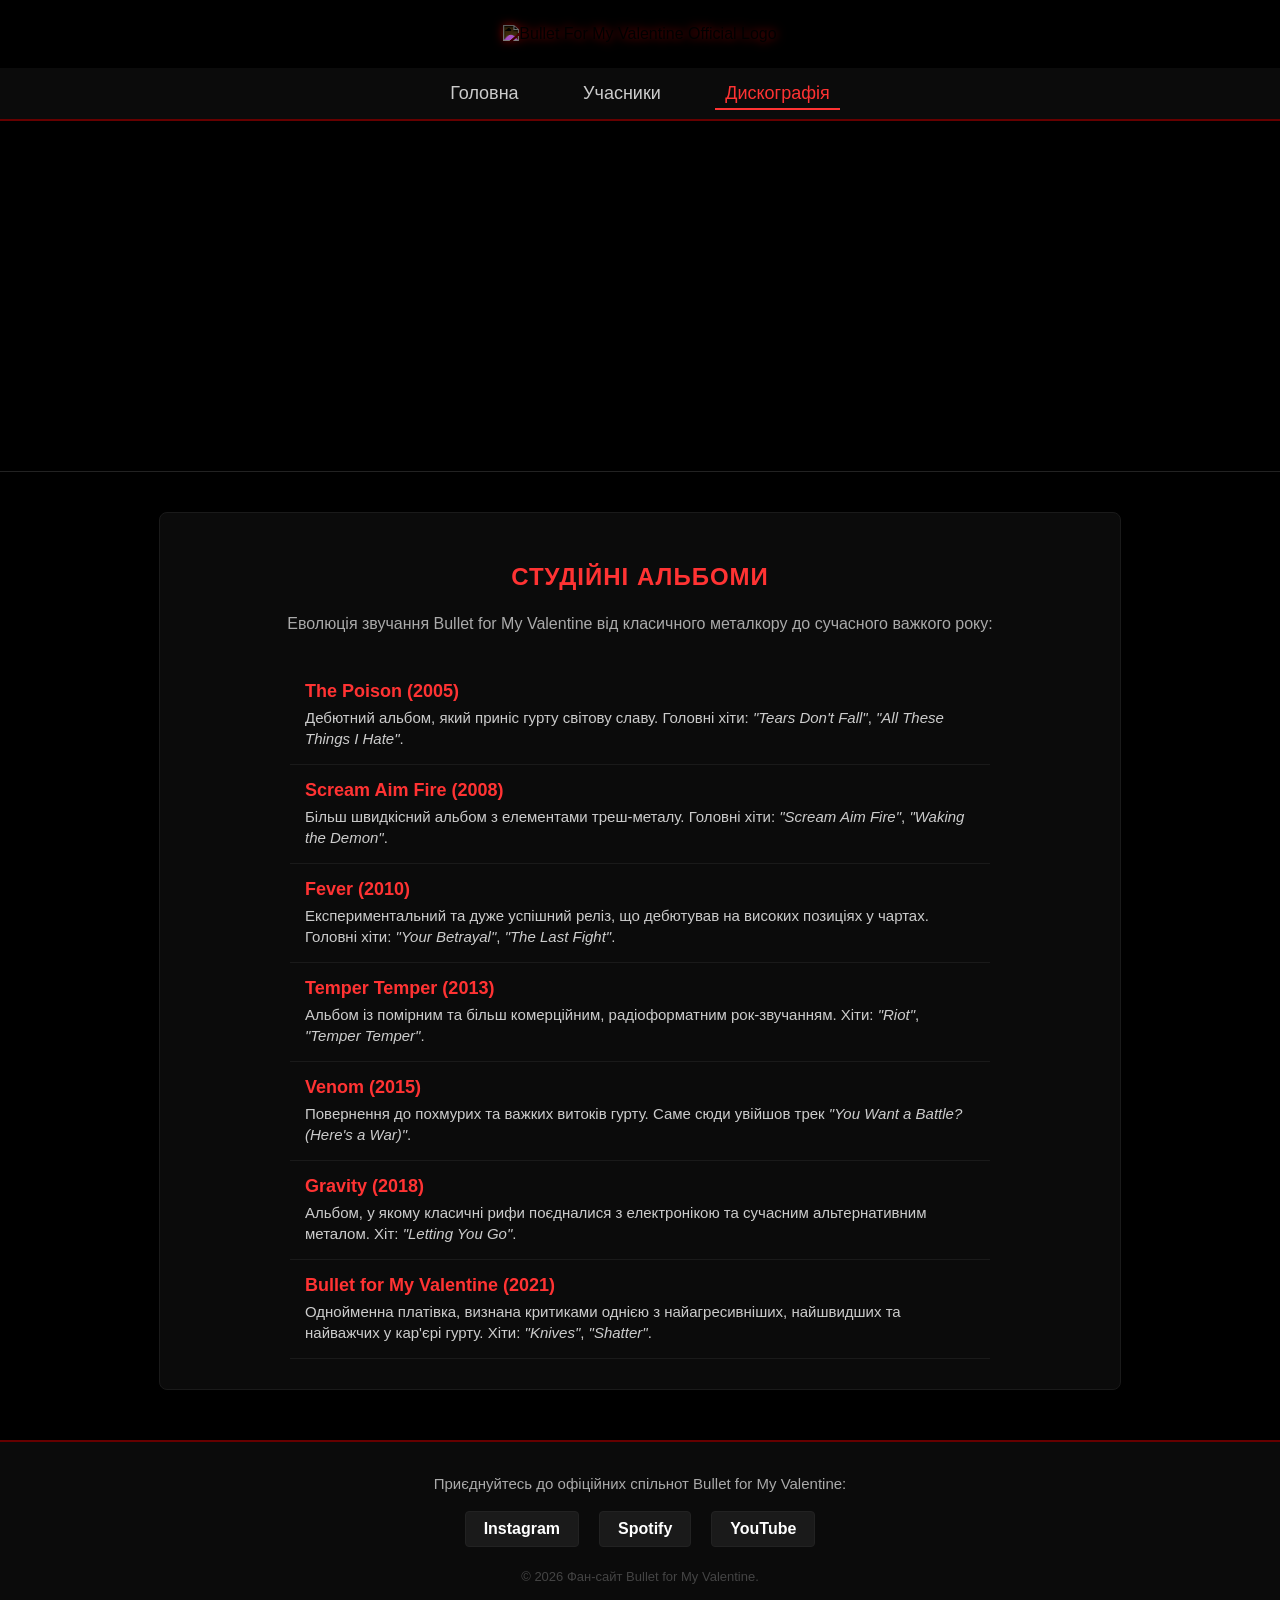
==== discography.html @ 61d3b493 "Add files via upload" ====
<!DOCTYPE html>
<html lang="uk">
<head>
    <meta charset="UTF-8">
    <meta name="viewport" content="width=device-width, initial-scale=1.0">
    <title>BFMV - Дискографія</title>
    <link rel="stylesheet" href="style.css">
</head>
<body>

    <header class="main-header">
        <img src="https://wikimedia.org" alt="Bullet For My Valentine Official Logo" class="brand-logo">
    </header>

    <nav class="navbar">
        <a href="index.html">Головна</a>
        <a href="members.html">Учасники</a>
        <a href="discography.html" class="active">Дискографія</a>
    </nav>

    <div class="band-banner"></div>

    <main class="content-box">
        <h2>Студійні альбоми</h2>
        <p class="section-desc">Еволюція звучання Bullet for My Valentine від класичного металкору до сучасного важкого року:</p>
        
        <ul class="disco-list">
            <li>
                <strong>The Poison (2005)</strong>
                <span class="album-desc">Дебютний альбом, який приніс гурту світову славу. Головні хіти: <em>"Tears Don't Fall"</em>, <em>"All These Things I Hate"</em>.</span>
            </li>
            <li>
                <strong>Scream Aim Fire (2008)</strong>
                <span class="album-desc">Більш швидкісний альбом з елементами треш-металу. Головні хіти: <em>"Scream Aim Fire"</em>, <em>"Waking the Demon"</em>.</span>
            </li>
            <li>
                <strong>Fever (2010)</strong>
                <span class="album-desc">Експериментальний та дуже успішний реліз, що дебютував на високих позиціях у чартах. Головні хіти: <em>"Your Betrayal"</em>, <em>"The Last Fight"</em>.</span>
            </li>
            <li>
                <strong>Temper Temper (2013)</strong>
                <span class="album-desc">Альбом із помірним та більш комерційним, радіоформатним рок-звучанням. Хіти: <em>"Riot"</em>, <em>"Temper Temper"</em>.</span>
            </li>
            <li>
                <strong>Venom (2015)</strong>
                <span class="album-desc">Повернення до похмурих та важких витоків гурту. Саме сюди увійшов трек <em>"You Want a Battle? (Here's a War)"</em>.</span>
            </li>
            <li>
                <strong>Gravity (2018)</strong>
                <span class="album-desc">Альбом, у якому класичні рифи поєдналися з електронікою та сучасним альтернативним металом. Хіт: <em>"Letting You Go"</em>.</span>
            </li>
            <li>
                <strong>Bullet for My Valentine (2021)</strong>
                <span class="album-desc">Однойменна платівка, визнана критиками однією з найагресивніших, найшвидших та найважчих у кар'єрі гурту. Хіти: <em>"Knives"</em>, <em>"Shatter"</em>.</span>
            </li>
        </ul>
    </main>

    <footer class="site-footer">
        <p>Приєднуйтесь до офіційних спільнот Bullet for My Valentine:</p>
        <div class="social-links">
            <a href="https://instagram.com" target="_blank" rel="noopener noreferrer" class="social-icon insta">Instagram</a>
            <a href="https://spotify.com" target="_blank" rel="noopener noreferrer" class="social-icon spotify">Spotify</a>
            <a href="https://youtube.com" target="_blank" rel="noopener noreferrer" class="social-icon youtube">YouTube</a>
        </div>
        <p class="copyright">&copy; 2026 Фан-сайт Bullet for My Valentine.</p>
    </footer>

</body>
</html>
---- style.css ----
/* Абсолютно чорний фон для всього сайту на всіх сторінках */
body {
    margin: 0;
    padding: 0;
    font-family: 'Segoe UI', Tahoma, Geneva, Verdana, sans-serif;
    color: #ffffff;
    background-color: #000000; 
    min-height: 100vh;
}

/* Шапка з білим логотипом на чорному тлі */
.main-header {
    background-color: #000000;
    padding: 25px 10px;
    text-align: center;
}

.brand-logo {
    max-width: 380px;
    width: 100%;
    height: auto;
    filter: invert(1) drop-shadow(0 0 5px rgba(255, 0, 0, 0.5)); /* Робимо логотип білим із червоним сяйвом */
}

/* Навігаційна панель */
.navbar {
    background-color: #0b0b0b;
    padding: 15px 0;
    text-align: center;
    border-bottom: 2px solid #660000;
}

.navbar a {
    color: #cccccc;
    text-decoration: none;
    font-size: 18px;
    margin: 0 20px;
    padding: 5px 10px;
    transition: 0.3s;
}

.navbar a:hover, .navbar a.active {
    color: #ff3333;
    border-bottom: 2px solid #ff3333;
}

/* Стабільний концертний панорамний банер гурту */
.band-banner {
    width: 100%;
    height: 350px;
    background: url('https://wikimedia.org') no-repeat center 25%;
    background-size: cover;
    border-bottom: 1px solid #222;
    position: relative;
}

.band-banner::after {
    content: '';
    position: absolute;
    bottom: 0;
    left: 0;
    width: 100%;
    height: 80px;
    background: linear-gradient(to top, #000000, transparent);
}

/* Блоки з контентом */
.content-box {
    max-width: 900px;
    margin: 40px auto;
    background-color: #0b0b0b;
    padding: 30px;
    border-radius: 8px;
    border: 1px solid #1a1a1a;
    box-shadow: 0 4px 20px rgba(0,0,0,0.9);
    text-align: center;
}

h1, h2, h3 {
    color: #ff3333;
    text-transform: uppercase;
    letter-spacing: 1px;
}

p {
    line-height: 1.6;
    font-size: 16px;
    color: #dddddd;
}

.intro-text {
    font-size: 18px;
    color: #ffffff;
}

.section-desc {
    color: #aaa;
    margin-bottom: 30px;
}

.additional-text {
    text-align: left;
    background-color: #121212;
    padding: 20px;
    border-radius: 6px;
    margin: 30px 0;
    border-left: 4px solid #ff3333;
}

/* Оформлення аудіоплеєра */
.audio-section {
    margin-top: 30px;
    padding: 25px;
    background-color: #121212;
    border-radius: 6px;
    border: 1px solid #222;
}

.audio-player {
    width: 100%;
    max-width: 500px;
    margin-top: 15px;
}

/* Картки учасників */
.members-grid {
    display: grid;
    grid-template-columns: repeat(auto-fit, minmax(200px, 1fr));
    gap: 20px;
    margin-top: 20px;
}

.member-card {
    background-color: #121212;
    padding: 15px;
    border-radius: 5px;
    border: 1px solid #222;
    text-align: left;
}

.member-card img {
    width: 100%;
    height: 250px;
    object-fit: cover;
    object-position: center top;
    border-radius: 4px;
    border-bottom: 2px solid #ff3333;
}

.member-card h3 {
    margin: 15px 0 5px 0;
    font-size: 18px;
}

.member-card .role {
    color: #ff3333;
    font-weight: bold;
    font-size: 14px;
    margin: 0 0 10px 0;
}

.member-card .bio-short {
    font-size: 14px;
    line-height: 1.4;
    color: #bbb;
}

/* Список дискографії */
.disco-list {
    list-style: none;
    padding: 0;
    text-align: left;
    max-width: 700px;
    margin: 0 auto;
}

.disco-list li {
    padding: 15px;
    border-bottom: 1px solid #1a1a1a;
}

.disco-list li strong {
    font-size: 18px;
    color: #ff3333;
    display: block;
    margin-bottom: 5px;
}

.disco-list .album-desc {
    display: block;
    font-size: 15px;
    color: #ccc;
    line-height: 1.4;
}

.disco-list li:hover {
    background-color: #121212;
}

/* Секція підвалу (Футер) */
.site-footer {
    background-color: #0b0b0b;
    padding: 30px 20px;
    text-align: center;
    border-top: 2px solid #660000;
    margin-top: 50px;
}

.site-footer p {
    margin: 0 0 15px 0;
    font-size: 15px;
    color: #aaaaaa;
}

.social-links {
    display: flex;
    justify-content: center;
    gap: 20px;
    margin-bottom: 20px;
}

.social-icon {
    color: #ffffff;
    text-decoration: none;
    font-weight: bold;
    font-size: 16px;
    padding: 8px 18px;
    border-radius: 4px;
    background-color: #1a1a1a;
    transition: all 0.3s ease;
    border: 1px solid #222;
}

.social-icon.insta:hover {
    background: linear-gradient(45deg, #f09433 0%, #e6683c 25%, #dc2743 50%, #cc2366 75%, #bc1888 100%);
    border-color: #dc2743;
}

.social-icon.spotify:hover {
    background-color: #1DB954;
    border-color: #1DB954;
    color: #000000;
}

.social-icon.youtube:hover {
    background-color: #FF0000;
    border-color: #FF0000;
}

.site-footer .copyright {
    font-size: 13px;
    color: #444444;
    margin: 0;
}
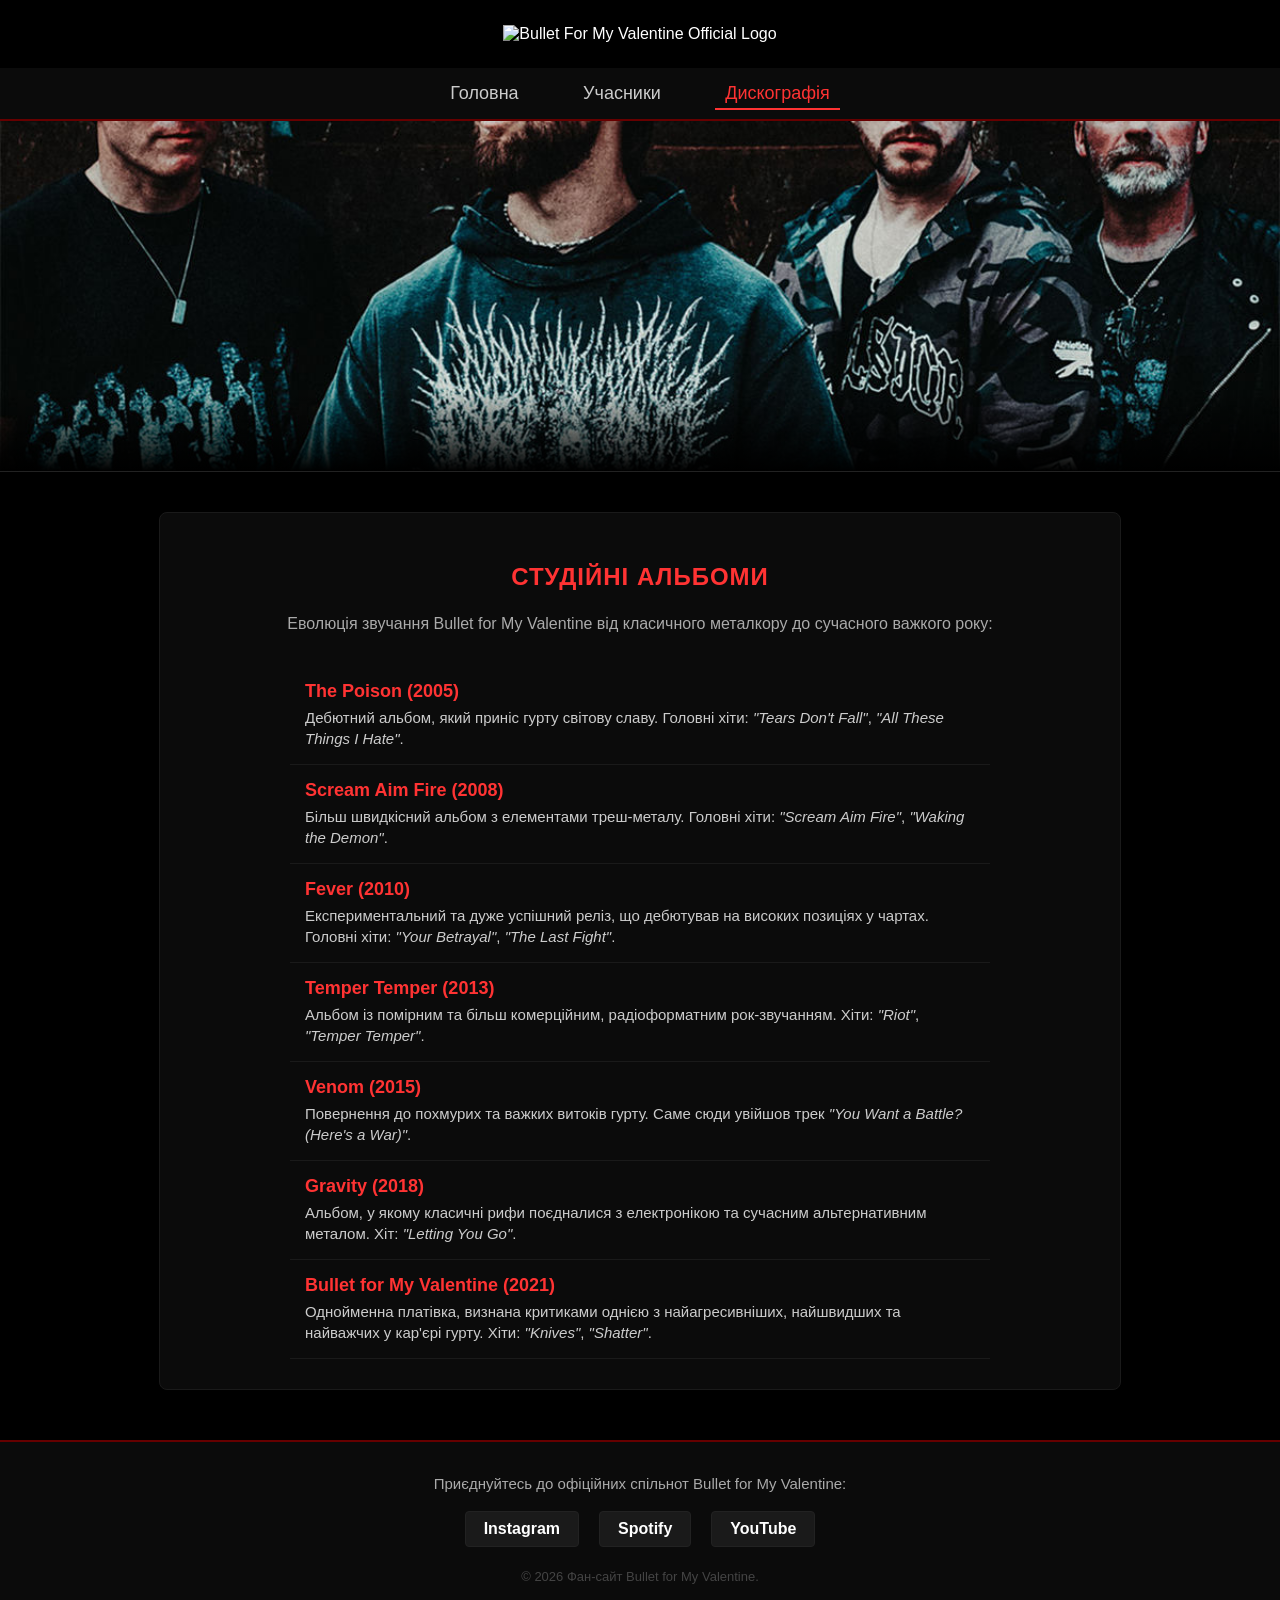
==== commit 76312cf6: "Add files via upload" ====
--- a/discography.html
+++ b/discography.html
@@ -9,7 +9,7 @@
 <body>
 
     <header class="main-header">
-        <img src="https://wikimedia.org" alt="Bullet For My Valentine Official Logo" class="brand-logo">
+        <img src="logo.png" alt="Bullet For My Valentine Official Logo" class="brand-logo">
     </header>
 
     <nav class="navbar">
--- a/style.css
+++ b/style.css
@@ -8,7 +8,7 @@
     min-height: 100vh;
 }
 
-/* Шапка з білим логотипом на чорному тлі */
+/* Шапка з вашим логотипом на чорному тлі */
 .main-header {
     background-color: #000000;
     padding: 25px 10px;
@@ -19,7 +19,6 @@
     max-width: 380px;
     width: 100%;
     height: auto;
-    filter: invert(1) drop-shadow(0 0 5px rgba(255, 0, 0, 0.5)); /* Робимо логотип білим із червоним сяйвом */
 }
 
 /* Навігаційна панель */
@@ -44,11 +43,11 @@
     border-bottom: 2px solid #ff3333;
 }
 
-/* Стабільний концертний панорамний банер гурту */
+/* Використання вашого локального панорамного фото banner.jpg */
 .band-banner {
     width: 100%;
     height: 350px;
-    background: url('https://wikimedia.org') no-repeat center 25%;
+    background: url('banner.jpg') no-repeat center center;
     background-size: cover;
     border-bottom: 1px solid #222;
     position: relative;
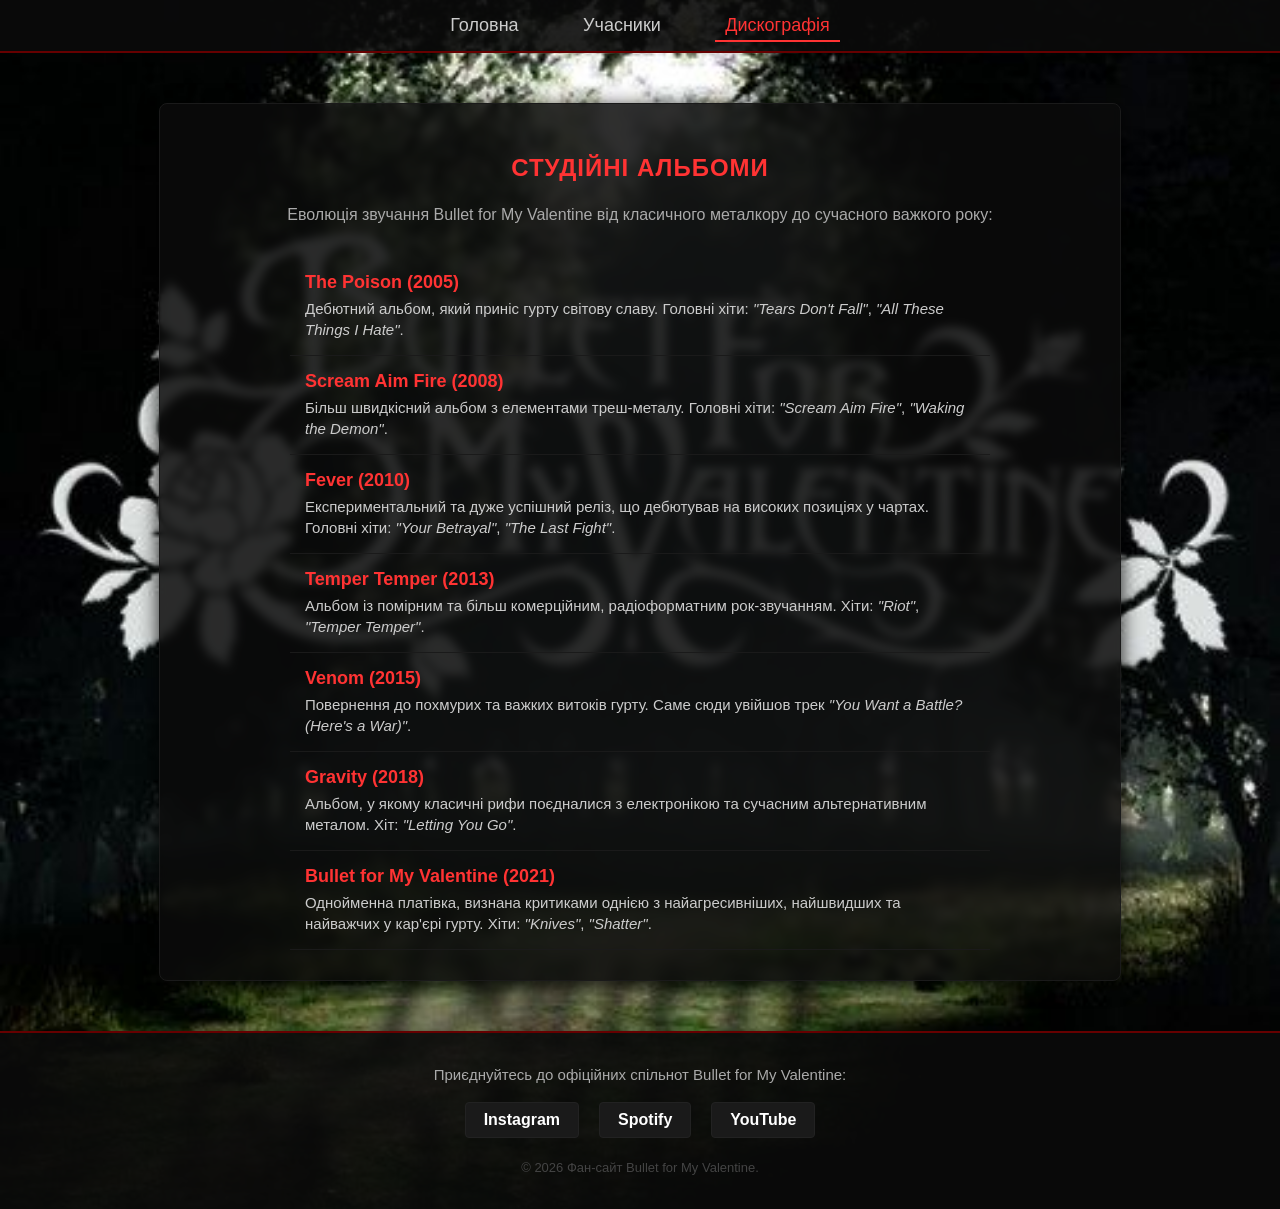
==== commit 618ce18e: "Add files via upload" ====
--- a/discography.html
+++ b/discography.html
@@ -6,19 +6,13 @@
     <title>BFMV - Дискографія</title>
     <link rel="stylesheet" href="style.css">
 </head>
-<body>
-
-    <header class="main-header">
-        <img src="logo.png" alt="Bullet For My Valentine Official Logo" class="brand-logo">
-    </header>
+<body class="disco-page">
 
     <nav class="navbar">
         <a href="index.html">Головна</a>
         <a href="members.html">Учасники</a>
         <a href="discography.html" class="active">Дискографія</a>
     </nav>
-
-    <div class="band-banner"></div>
 
     <main class="content-box">
         <h2>Студійні альбоми</h2>
--- a/style.css
+++ b/style.css
@@ -1,29 +1,33 @@
-/* Абсолютно чорний фон для всього сайту на всіх сторінках */
+/* Базові стилі */
 body {
     margin: 0;
     padding: 0;
     font-family: 'Segoe UI', Tahoma, Geneva, Verdana, sans-serif;
     color: #ffffff;
-    background-color: #000000; 
+    background-color: #000000;
     min-height: 100vh;
 }
 
-/* Шапка з вашим логотипом на чорному тлі */
-.main-header {
+/* ФОН 1: Головна сторінка з вашим фото гурту */
+body.main-page {
+    background: url('bg-main.jpg') no-repeat center center fixed;
+    background-size: cover;
+}
+
+/* Стандартний фон для сторінки учасників */
+body.members-page {
     background-color: #000000;
-    padding: 25px 10px;
-    text-align: center;
-}
-
-.brand-logo {
-    max-width: 380px;
-    width: 100%;
-    height: auto;
+}
+
+/* ФОН 2: Сторінка дискографії з іншим фоном */
+body.disco-page {
+    background: url('bg-disco.jpg') no-repeat center center fixed;
+    background-size: cover;
 }
 
 /* Навігаційна панель */
 .navbar {
-    background-color: #0b0b0b;
+    background-color: rgba(11, 11, 11, 0.9);
     padding: 15px 0;
     text-align: center;
     border-bottom: 2px solid #660000;
@@ -43,31 +47,12 @@
     border-bottom: 2px solid #ff3333;
 }
 
-/* Використання вашого локального панорамного фото banner.jpg */
-.band-banner {
-    width: 100%;
-    height: 350px;
-    background: url('banner.jpg') no-repeat center center;
-    background-size: cover;
-    border-bottom: 1px solid #222;
-    position: relative;
-}
-
-.band-banner::after {
-    content: '';
-    position: absolute;
-    bottom: 0;
-    left: 0;
-    width: 100%;
-    height: 80px;
-    background: linear-gradient(to top, #000000, transparent);
-}
-
-/* Блоки з контентом */
+/* Блоки з контентом (з легким розмиттям напівпрозорого фону для кращої читаності поверх фото) */
 .content-box {
     max-width: 900px;
-    margin: 40px auto;
-    background-color: #0b0b0b;
+    margin: 50px auto;
+    background-color: rgba(11, 11, 11, 0.85);
+    backdrop-filter: blur(5px);
     padding: 30px;
     border-radius: 8px;
     border: 1px solid #1a1a1a;
@@ -99,7 +84,7 @@
 
 .additional-text {
     text-align: left;
-    background-color: #121212;
+    background-color: rgba(18, 18, 18, 0.6);
     padding: 20px;
     border-radius: 6px;
     margin: 30px 0;
@@ -110,7 +95,7 @@
 .audio-section {
     margin-top: 30px;
     padding: 25px;
-    background-color: #121212;
+    background-color: rgba(18, 18, 18, 0.8);
     border-radius: 6px;
     border: 1px solid #222;
 }
@@ -193,12 +178,12 @@
 }
 
 .disco-list li:hover {
-    background-color: #121212;
+    background-color: rgba(18, 18, 18, 0.8);
 }
 
 /* Секція підвалу (Футер) */
 .site-footer {
-    background-color: #0b0b0b;
+    background-color: rgba(11, 11, 11, 0.9);
     padding: 30px 20px;
     text-align: center;
     border-top: 2px solid #660000;
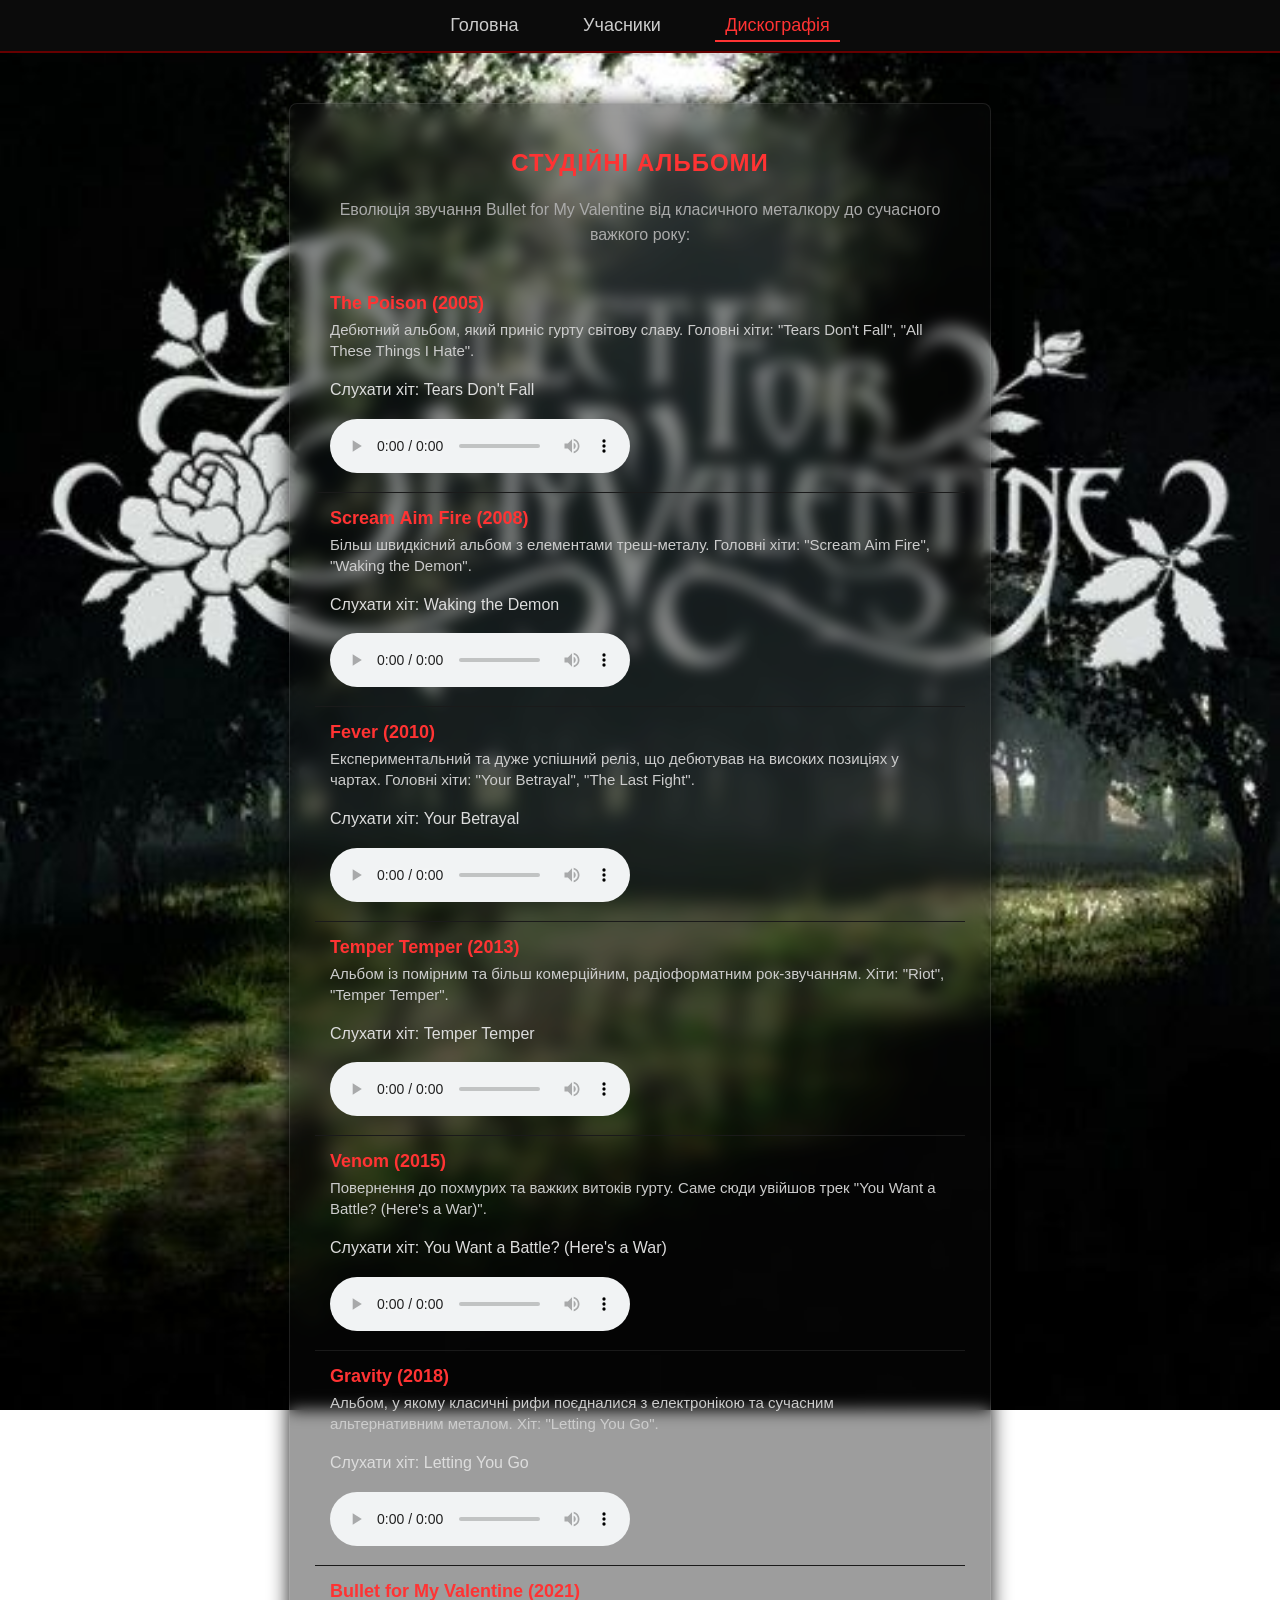
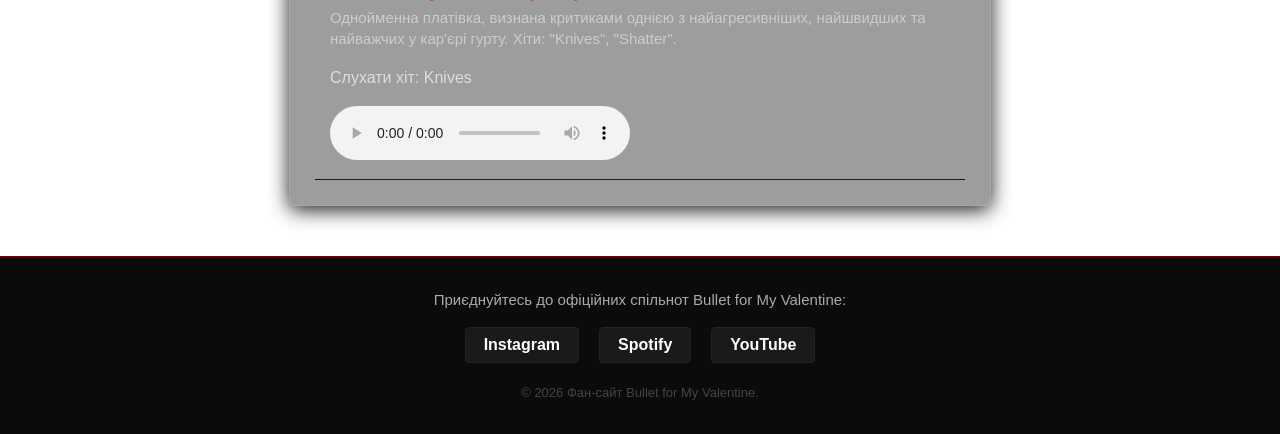
==== commit 57af4453: "Add files via upload" ====
--- a/discography.html
+++ b/discography.html
@@ -21,31 +21,66 @@
         <ul class="disco-list">
             <li>
                 <strong>The Poison (2005)</strong>
-                <span class="album-desc">Дебютний альбом, який приніс гурту світову славу. Головні хіти: <em>"Tears Don't Fall"</em>, <em>"All These Things I Hate"</em>.</span>
+                <span class="album-desc">Дебютний альбом, який приніс гурту світову славу. Головні хіти: "Tears Don't Fall", "All These Things I Hate".</span>
+                <!-- Локальний плеєр для вашого файлу з ПК -->
+                <div class="disco-audio-box">
+                    <p class="track-title">Слухати хіт: <span>Tears Don't Fall</span></p>
+                    <audio controls><source src="Tears Dont Fall.mp3" type="audio/mpeg"></audio>
+                </div>
             </li>
+            
             <li>
                 <strong>Scream Aim Fire (2008)</strong>
-                <span class="album-desc">Більш швидкісний альбом з елементами треш-металу. Головні хіти: <em>"Scream Aim Fire"</em>, <em>"Waking the Demon"</em>.</span>
+                <span class="album-desc">Більш швидкісний альбом з елементами треш-металу. Головні хіти: "Scream Aim Fire", "Waking the Demon".</span>
+                <div class="disco-audio-box">
+                    <p class="track-title">Слухати хіт: <span>Waking the Demon</span></p>
+                    <audio controls><source src="Waking the Demon.mp3" type="audio/mpeg"></audio>
+                </div>
             </li>
+            
             <li>
                 <strong>Fever (2010)</strong>
-                <span class="album-desc">Експериментальний та дуже успішний реліз, що дебютував на високих позиціях у чартах. Головні хіти: <em>"Your Betrayal"</em>, <em>"The Last Fight"</em>.</span>
+                <span class="album-desc">Експериментальний та дуже успішний реліз, що дебютував на високих позиціях у чартах. Головні хіти: "Your Betrayal", "The Last Fight".</span>
+                <div class="disco-audio-box">
+                    <p class="track-title">Слухати хіт: <span>Your Betrayal</span></p>
+                    <audio controls><source src="Your Betrayal.mp3" type="audio/mpeg"></audio>
+                </div>
             </li>
+            
             <li>
                 <strong>Temper Temper (2013)</strong>
-                <span class="album-desc">Альбом із помірним та більш комерційним, радіоформатним рок-звучанням. Хіти: <em>"Riot"</em>, <em>"Temper Temper"</em>.</span>
+                <span class="album-desc">Альбом із помірним та більш комерційним, радіоформатним рок-звучанням. Хіти: "Riot", "Temper Temper".</span>
+                <div class="disco-audio-box">
+                    <p class="track-title">Слухати хіт: <span>Temper Temper</span></p>
+                    <audio controls><source src="Temper Temper.mp3" type="audio/mpeg"></audio>
+                </div>
             </li>
+            
             <li>
                 <strong>Venom (2015)</strong>
-                <span class="album-desc">Повернення до похмурих та важких витоків гурту. Саме сюди увійшов трек <em>"You Want a Battle? (Here's a War)"</em>.</span>
+                <span class="album-desc">Повернення до похмурих та важких витоків гурту. Саме сюди увійшов трек "You Want a Battle? (Here's a War)".</span>
+                <div class="disco-audio-box">
+                    <p class="track-title">Слухати хіт: <span>You Want a Battle? (Here's a War)</span></p>
+                    <audio controls><source src="You Want a Battle.mp3" type="audio/mpeg"></audio>
+                </div>
             </li>
+            
             <li>
                 <strong>Gravity (2018)</strong>
-                <span class="album-desc">Альбом, у якому класичні рифи поєдналися з електронікою та сучасним альтернативним металом. Хіт: <em>"Letting You Go"</em>.</span>
+                <span class="album-desc">Альбом, у якому класичні рифи поєдналися з електронікою та сучасним альтернативним металом. Хіт: "Letting You Go".</span>
+                <div class="disco-audio-box">
+                    <p class="track-title">Слухати хіт: <span>Letting You Go</span></p>
+                    <audio controls><source src="Letting You Go.mp3" type="audio/mpeg"></audio>
+                </div>
             </li>
+            
             <li>
                 <strong>Bullet for My Valentine (2021)</strong>
-                <span class="album-desc">Однойменна платівка, визнана критиками однією з найагресивніших, найшвидших та найважчих у кар'єрі гурту. Хіти: <em>"Knives"</em>, <em>"Shatter"</em>.</span>
+                <span class="album-desc">Однойменна платівка, визнана критиками однією з найагресивніших, найшвидших та найважчих у кар'єрі гурту. Хіти: "Knives", "Shatter".</span>
+                <div class="disco-audio-box">
+                    <p class="track-title">Слухати хіт: <span>Knives</span></p>
+                    <audio controls><source src="Knives.mp3" type="audio/mpeg"></audio>
+                </div>
             </li>
         </ul>
     </main>
--- a/style.css
+++ b/style.css
@@ -1,4 +1,4 @@
-/* Базові стилі */
+/* Базові стилі сайту — тепер скрізь суцільний чорний фон */
 body {
     margin: 0;
     padding: 0;
@@ -8,18 +8,11 @@
     min-height: 100vh;
 }
 
-/* ФОН 1: Головна сторінка з вашим фото гурту */
-body.main-page {
-    background: url('bg-main.jpg') no-repeat center center fixed;
-    background-size: cover;
-}
-
-/* Стандартний фон для сторінки учасників */
-body.members-page {
+body.main-page, body.members-page {
     background-color: #000000;
 }
 
-/* ФОН 2: Сторінка дискографії з іншим фоном */
+/* ФОН ДЛЯ ДИСКОГРАФІЇ (залишається унікальним, як ви просили) */
 body.disco-page {
     background: url('bg-disco.jpg') no-repeat center center fixed;
     background-size: cover;
@@ -27,7 +20,7 @@
 
 /* Навігаційна панель */
 .navbar {
-    background-color: rgba(11, 11, 11, 0.9);
+    background-color: #0b0b0b;
     padding: 15px 0;
     text-align: center;
     border-bottom: 2px solid #660000;
@@ -47,12 +40,26 @@
     border-bottom: 2px solid #ff3333;
 }
 
-/* Блоки з контентом (з легким розмиттям напівпрозорого фону для кращої читаності поверх фото) */
+/* Контейнер та стилі для збільшеного фото по центру */
+.center-photo-container {
+    text-align: center;
+    margin-top: 30px;
+    padding: 0 20px;
+}
+
+.center-photo {
+    max-width: 700px; /* Збільшено з 450px до 700px, щоб фото стало більшим та ширшим */
+    width: 100%;
+    height: auto;
+    border-radius: 6px;
+    box-shadow: 0 0 15px rgba(255, 0, 0, 0.2); /* Легке червоне підсвічування країв */
+}
+
+/* Блоки з контентом */
 .content-box {
     max-width: 900px;
-    margin: 50px auto;
-    background-color: rgba(11, 11, 11, 0.85);
-    backdrop-filter: blur(5px);
+    margin: 30px auto 50px auto;
+    background-color: #0b0b0b;
     padding: 30px;
     border-radius: 8px;
     border: 1px solid #1a1a1a;
@@ -84,7 +91,7 @@
 
 .additional-text {
     text-align: left;
-    background-color: rgba(18, 18, 18, 0.6);
+    background-color: #121212;
     padding: 20px;
     border-radius: 6px;
     margin: 30px 0;
@@ -95,7 +102,7 @@
 .audio-section {
     margin-top: 30px;
     padding: 25px;
-    background-color: rgba(18, 18, 18, 0.8);
+    background-color: #121212;
     border-radius: 6px;
     border: 1px solid #222;
 }
@@ -178,12 +185,12 @@
 }
 
 .disco-list li:hover {
-    background-color: rgba(18, 18, 18, 0.8);
+    background-color: #121212;
 }
 
 /* Секція підвалу (Футер) */
 .site-footer {
-    background-color: rgba(11, 11, 11, 0.9);
+    background-color: #0b0b0b;
     padding: 30px 20px;
     text-align: center;
     border-top: 2px solid #660000;
@@ -236,3 +243,23 @@
     color: #444444;
     margin: 0;
 }
+/* Робимо блок контенту напівпрозорим ТІЛЬКИ для сторінки дискографії та робимо його ВУЖЧИМ */
+body.disco-page .content-box {
+    background-color: rgba(11, 11, 11, 0.4); /* Напівпрозорий фон */
+    backdrop-filter: blur(8px); /* Розмиття заднього фону */
+    -webkit-backdrop-filter: blur(8px);
+    border: 1px solid rgba(255, 255, 255, 0.1);
+    
+    max-width: 650px; /* Зменшено з 900px до 650px, щоб стовпчик став значно вужчим по краях тексту */
+    margin: 50px auto; /* Центрування на сторінці */
+    padding: 25px; /* Акуратні внутрішні відступи від тексту до країв */
+}
+
+/* Налаштування списку альбомів для звуженого блоку */
+body.disco-page .disco-list {
+    max-width: 100%; /* Дозволяємо списку займати всю ширину звуженого блоку */
+}
+
+body.disco-page .disco-list li:hover {
+    background-color: rgba(255, 255, 255, 0.05);
+}
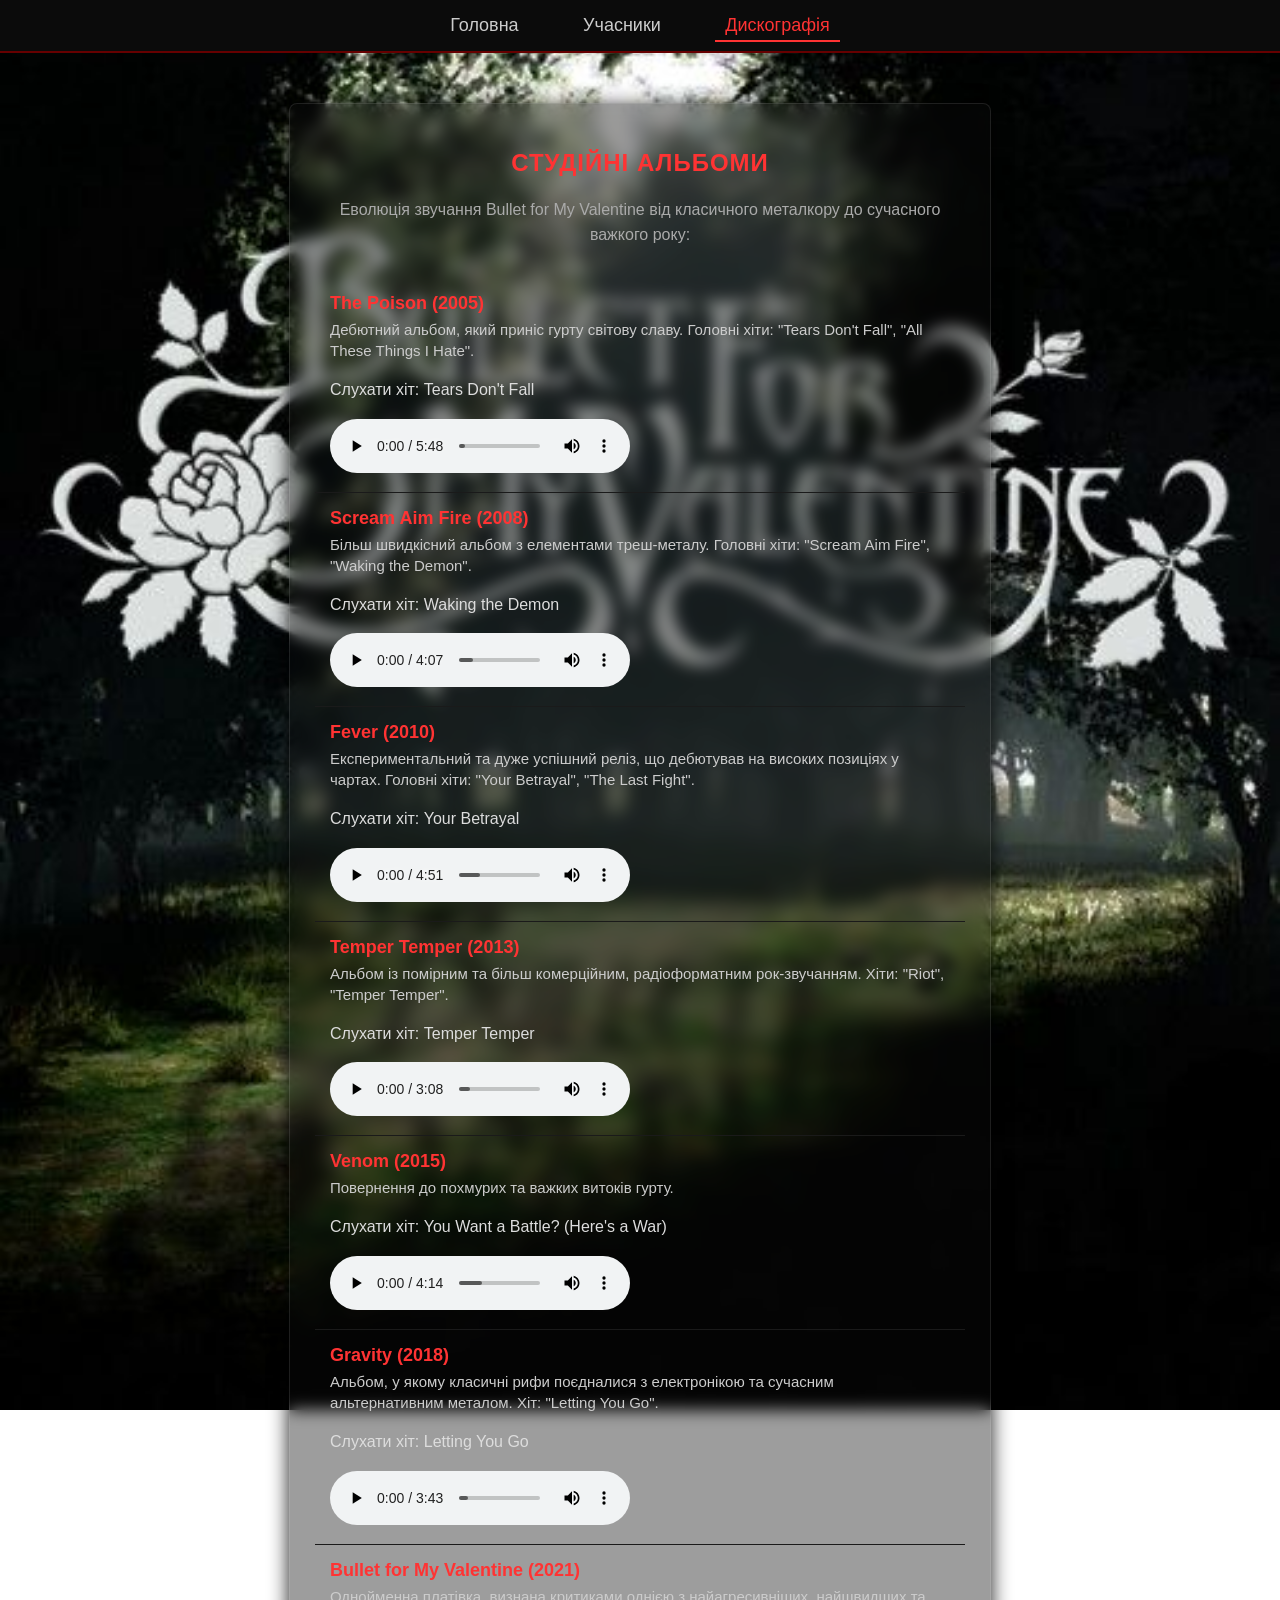
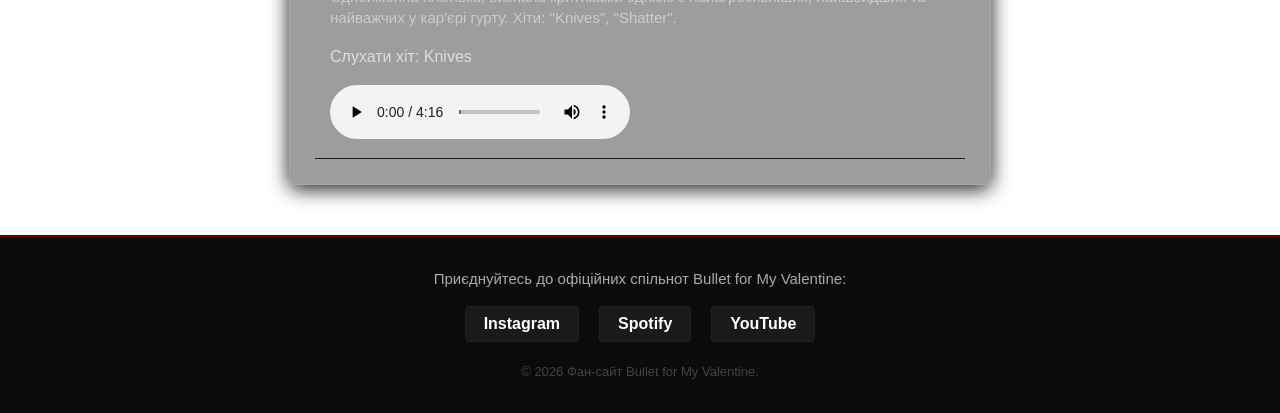
==== commit 00d0a9af: "Add files via upload" ====
--- a/discography.html
+++ b/discography.html
@@ -58,7 +58,7 @@
             
             <li>
                 <strong>Venom (2015)</strong>
-                <span class="album-desc">Повернення до похмурих та важких витоків гурту. Саме сюди увійшов трек "You Want a Battle? (Here's a War)".</span>
+                <span class="album-desc">Повернення до похмурих та важких витоків гурту.</span>
                 <div class="disco-audio-box">
                     <p class="track-title">Слухати хіт: <span>You Want a Battle? (Here's a War)</span></p>
                     <audio controls><source src="You Want a Battle.mp3" type="audio/mpeg"></audio>
